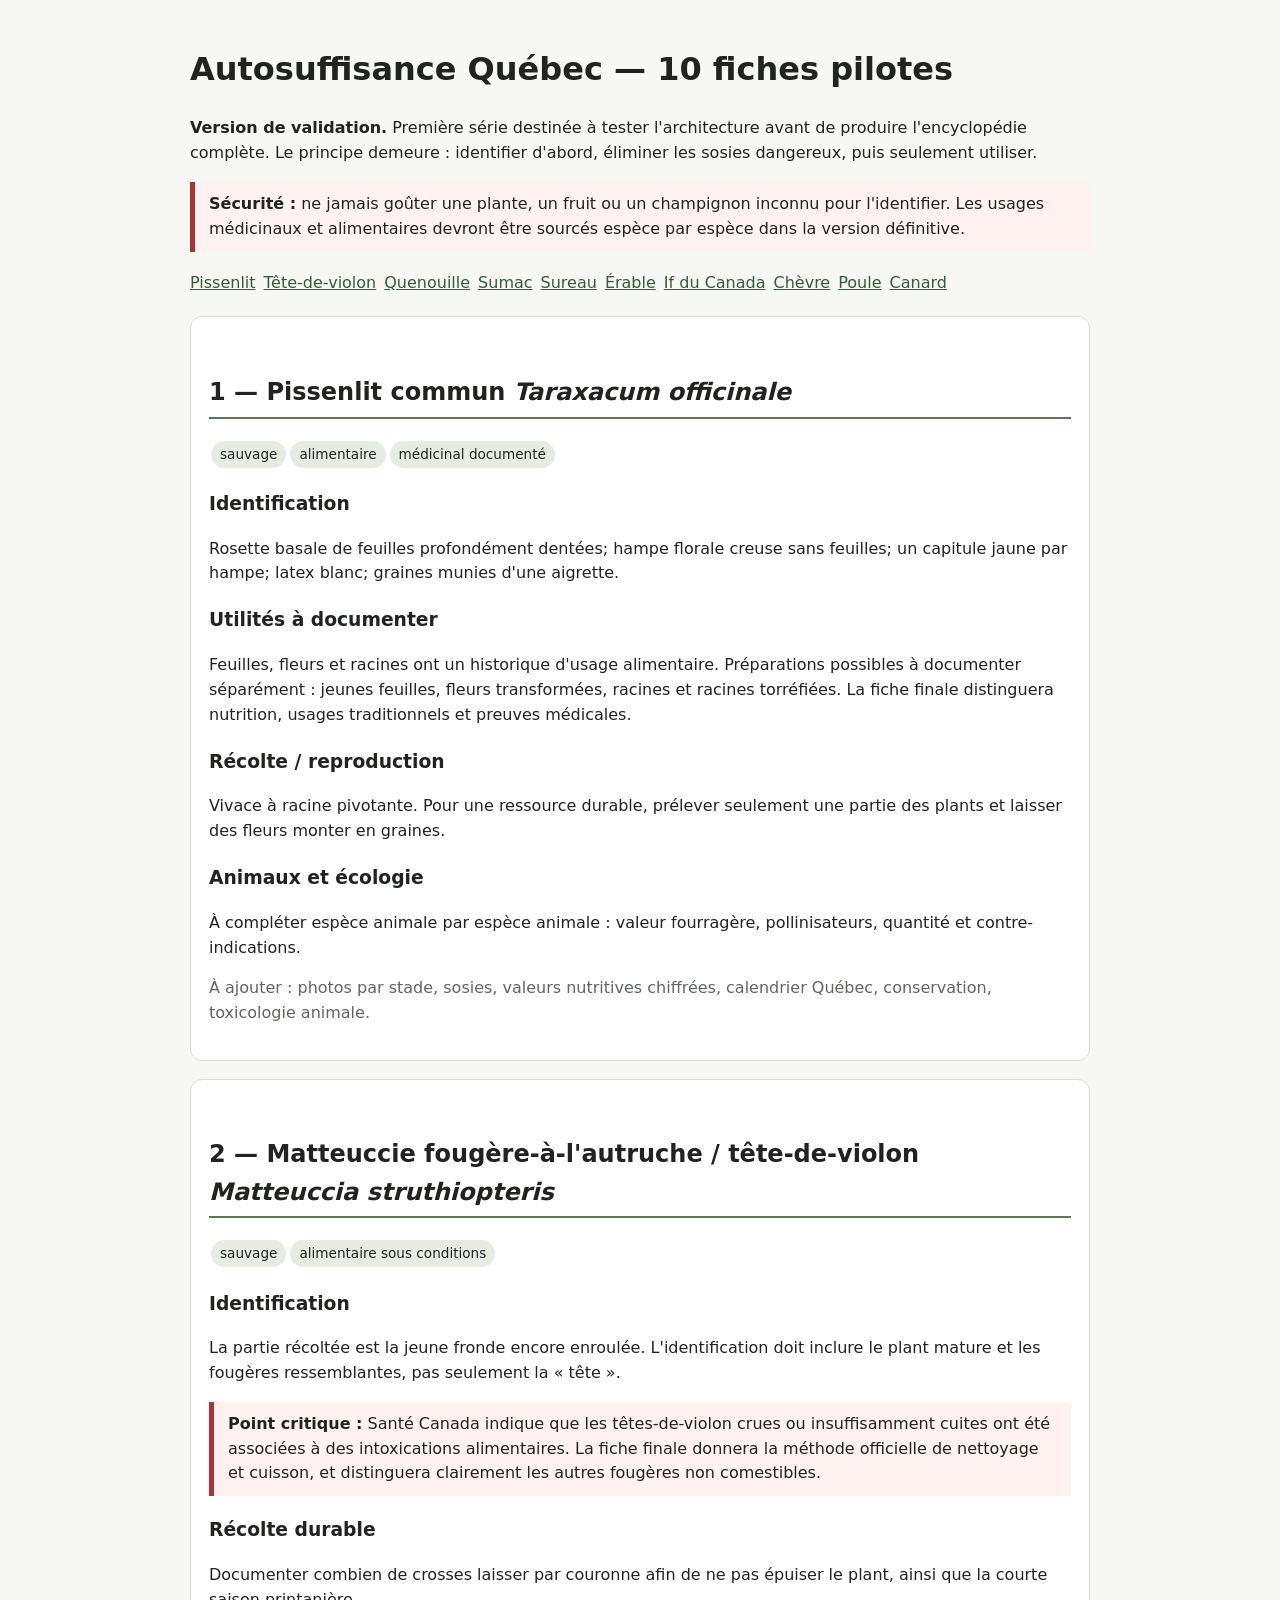
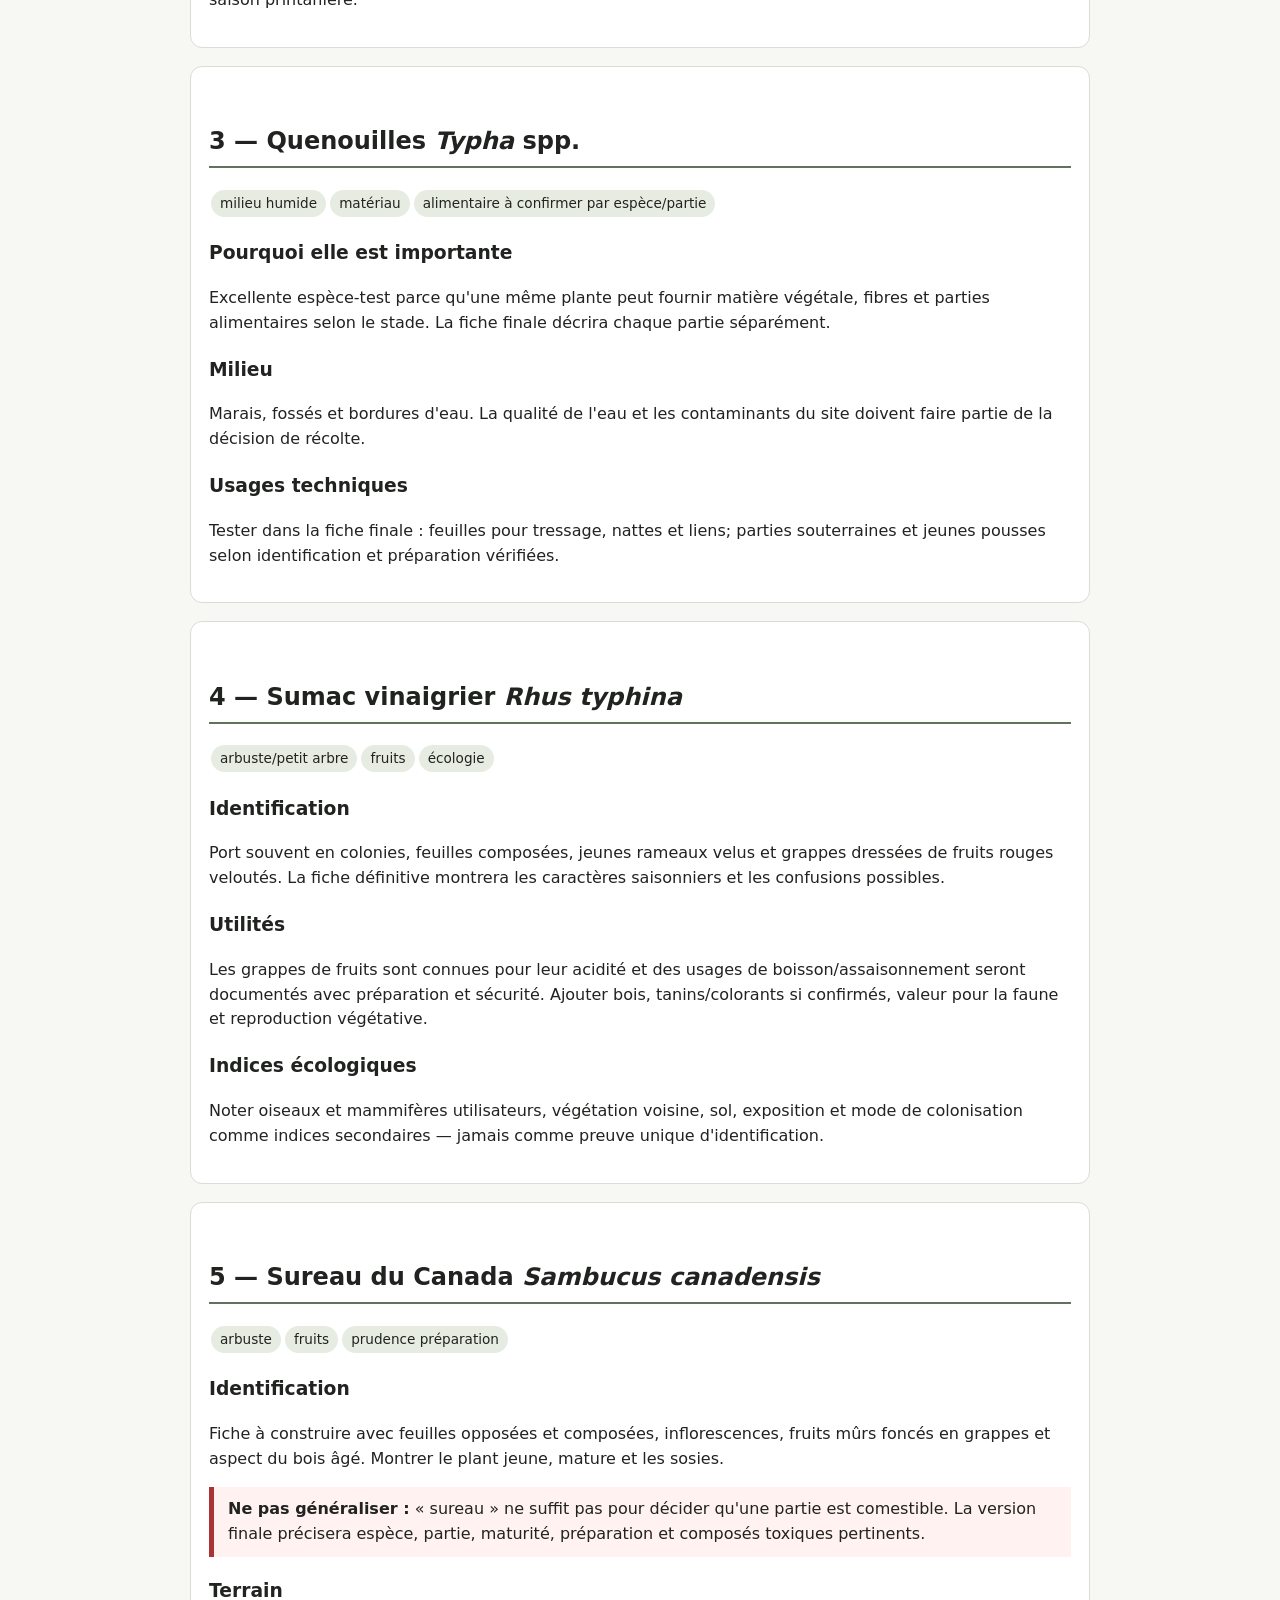
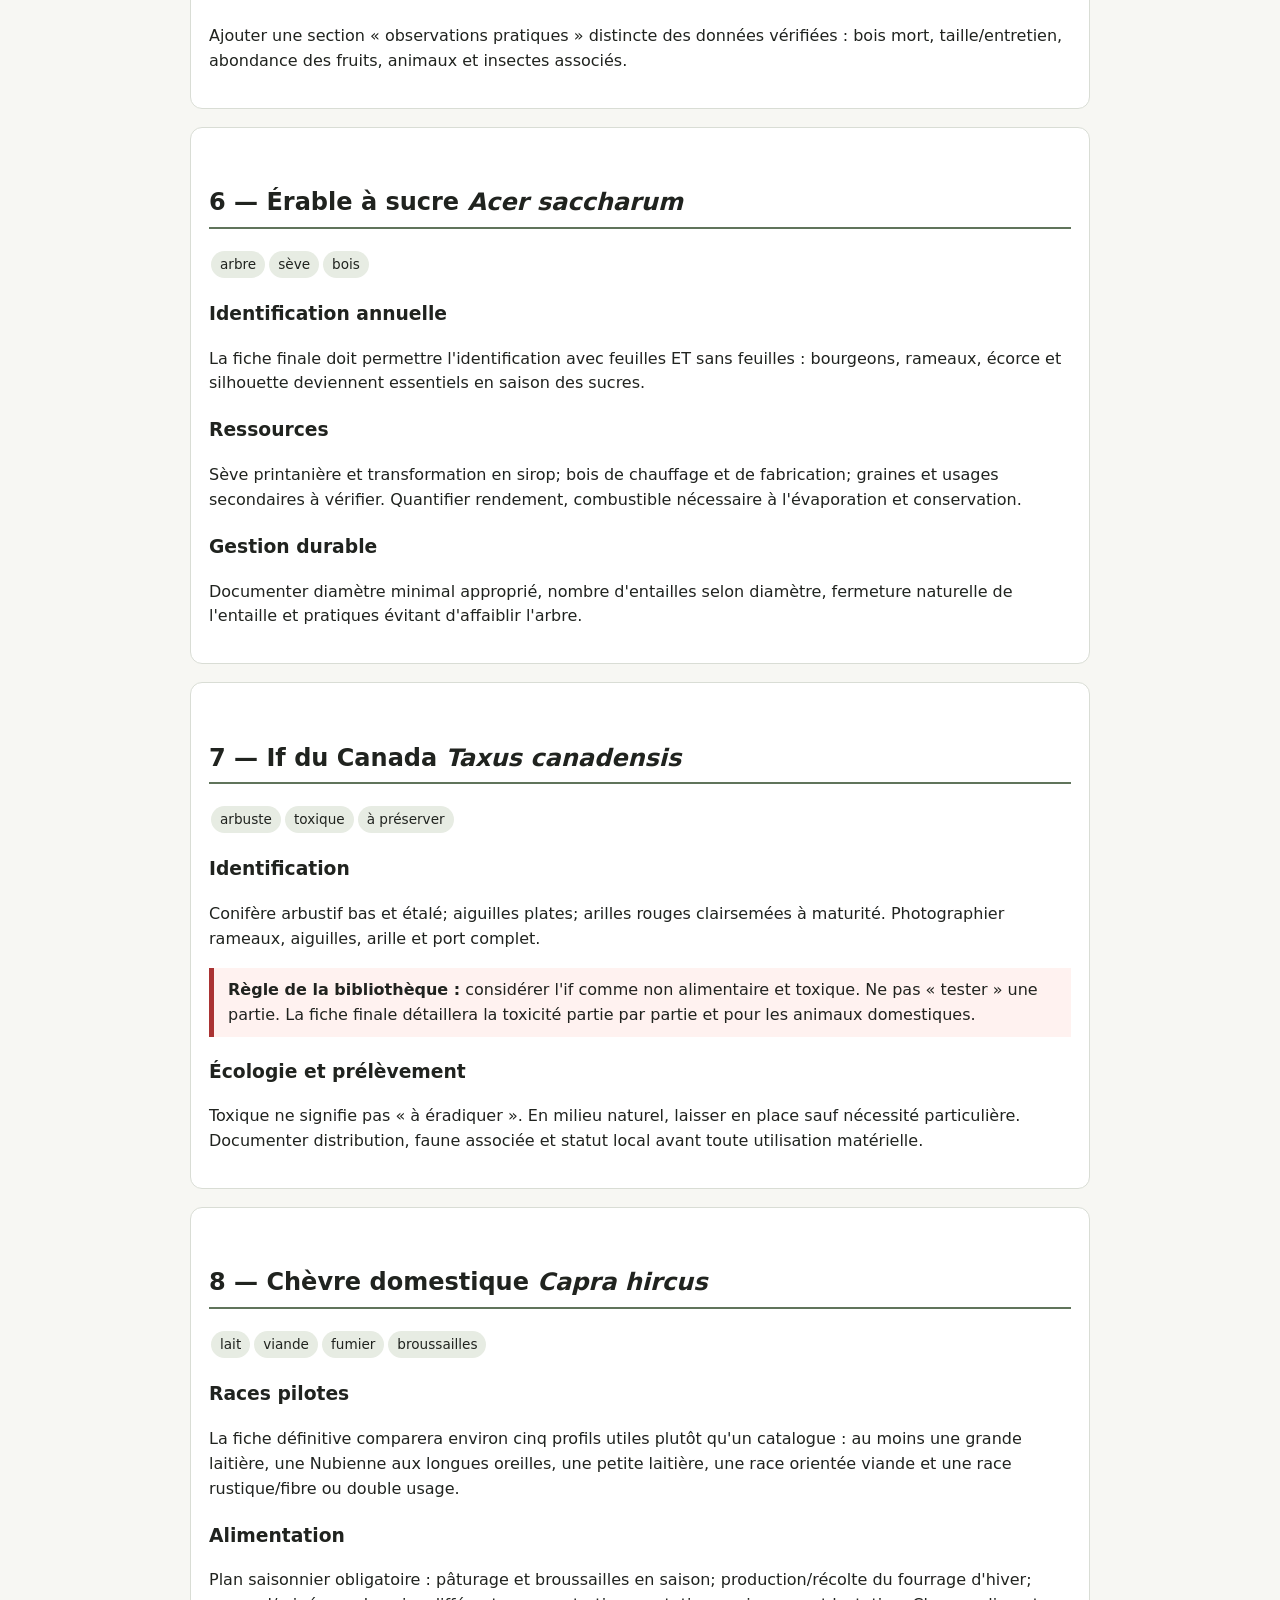
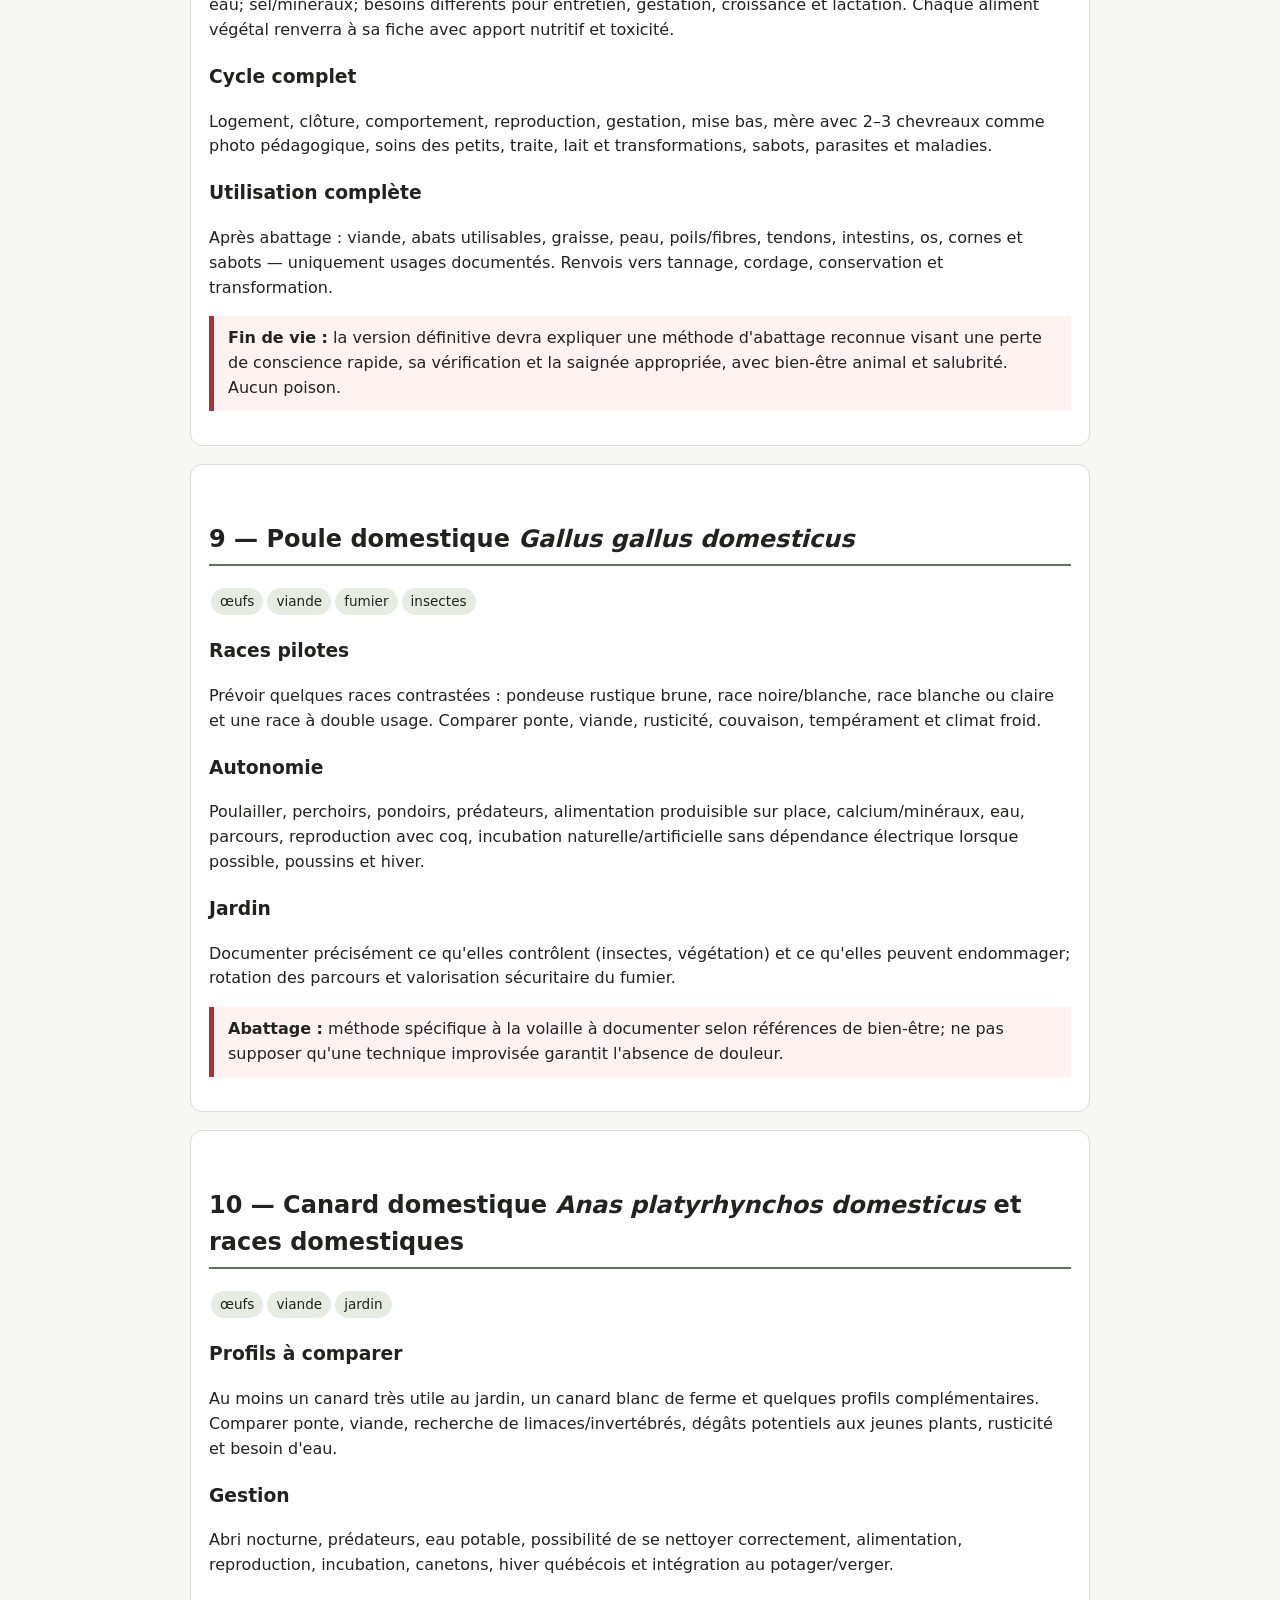
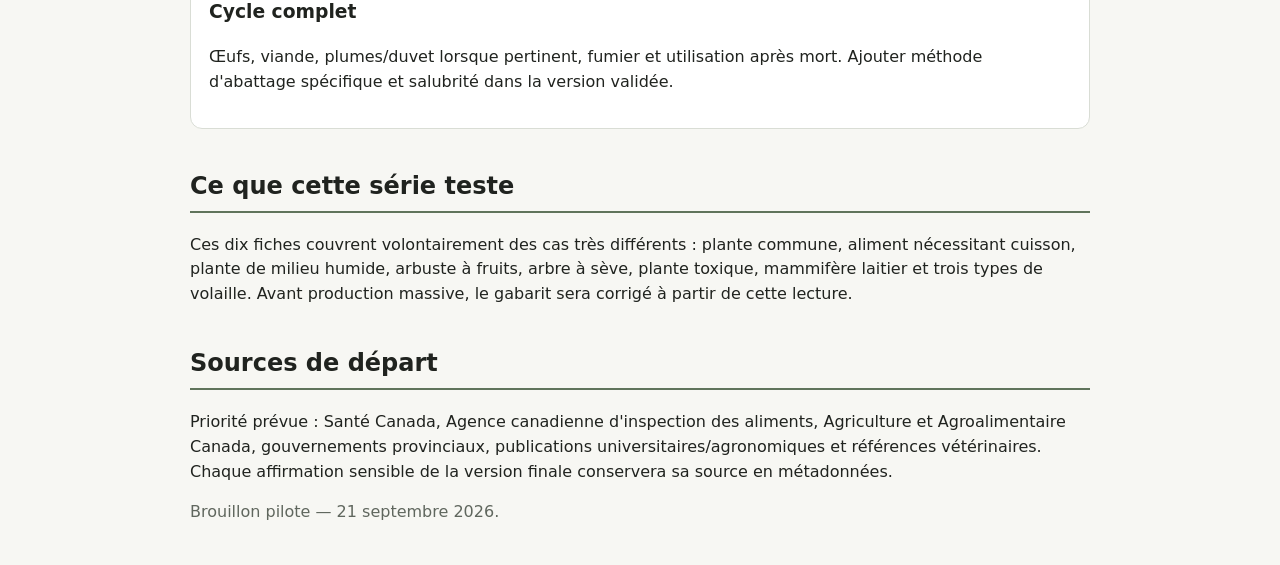
==== autosuffisance/index.html @ 0a08af70 "Add autosuffisance Quebec pilot fiches" ====
<!doctype html>
<html lang="fr-CA"><head><meta charset="utf-8"><meta name="viewport" content="width=device-width,initial-scale=1">
<title>Autosuffisance Québec — 10 fiches pilotes</title>
<style>
body{font-family:system-ui,-apple-system,Segoe UI,sans-serif;max-width:900px;margin:auto;padding:24px;line-height:1.55;background:#f7f7f3;color:#20231f}
h1{font-size:2rem}h2{margin-top:2.4rem;border-bottom:2px solid #60745b;padding-bottom:.35rem}h3{margin-top:1.2rem}
.card{background:white;border:1px solid #d9ddd5;border-radius:12px;padding:18px;margin:18px 0}
.warn{border-left:5px solid #a33;padding:10px 14px;background:#fff2f0}.ok{border-left:5px solid #477447;padding:10px 14px;background:#f1f8ef}
.tag{display:inline-block;background:#e7ece3;border-radius:999px;padding:3px 9px;margin:2px;font-size:.85rem}
small,.muted{color:#60675e}nav a{display:inline-block;margin:3px 8px 3px 0}a{color:#315d38}
</style></head><body>
<h1>Autosuffisance Québec — 10 fiches pilotes</h1>
<p><strong>Version de validation.</strong> Première série destinée à tester l'architecture avant de produire l'encyclopédie complète. Le principe demeure : identifier d'abord, éliminer les sosies dangereux, puis seulement utiliser.</p>
<p class="warn"><strong>Sécurité :</strong> ne jamais goûter une plante, un fruit ou un champignon inconnu pour l'identifier. Les usages médicinaux et alimentaires devront être sourcés espèce par espèce dans la version définitive.</p>
<nav><a href="#pissenlit">Pissenlit</a><a href="#fiddle">Tête-de-violon</a><a href="#quenouille">Quenouille</a><a href="#sumac">Sumac</a><a href="#sureau">Sureau</a><a href="#erable">Érable</a><a href="#if">If du Canada</a><a href="#chevre">Chèvre</a><a href="#poule">Poule</a><a href="#canard">Canard</a></nav>

<section class="card" id="pissenlit"><h2>1 — Pissenlit commun <em>Taraxacum officinale</em></h2>
<span class="tag">sauvage</span><span class="tag">alimentaire</span><span class="tag">médicinal documenté</span>
<h3>Identification</h3><p>Rosette basale de feuilles profondément dentées; hampe florale creuse sans feuilles; un capitule jaune par hampe; latex blanc; graines munies d'une aigrette.</p>
<h3>Utilités à documenter</h3><p>Feuilles, fleurs et racines ont un historique d'usage alimentaire. Préparations possibles à documenter séparément : jeunes feuilles, fleurs transformées, racines et racines torréfiées. La fiche finale distinguera nutrition, usages traditionnels et preuves médicales.</p>
<h3>Récolte / reproduction</h3><p>Vivace à racine pivotante. Pour une ressource durable, prélever seulement une partie des plants et laisser des fleurs monter en graines.</p>
<h3>Animaux et écologie</h3><p>À compléter espèce animale par espèce animale : valeur fourragère, pollinisateurs, quantité et contre-indications.</p>
<p class="muted">À ajouter : photos par stade, sosies, valeurs nutritives chiffrées, calendrier Québec, conservation, toxicologie animale.</p></section>

<section class="card" id="fiddle"><h2>2 — Matteuccie fougère-à-l'autruche / tête-de-violon <em>Matteuccia struthiopteris</em></h2>
<span class="tag">sauvage</span><span class="tag">alimentaire sous conditions</span>
<h3>Identification</h3><p>La partie récoltée est la jeune fronde encore enroulée. L'identification doit inclure le plant mature et les fougères ressemblantes, pas seulement la « tête ».</p>
<p class="warn"><strong>Point critique :</strong> Santé Canada indique que les têtes-de-violon crues ou insuffisamment cuites ont été associées à des intoxications alimentaires. La fiche finale donnera la méthode officielle de nettoyage et cuisson, et distinguera clairement les autres fougères non comestibles.</p>
<h3>Récolte durable</h3><p>Documenter combien de crosses laisser par couronne afin de ne pas épuiser le plant, ainsi que la courte saison printanière.</p></section>

<section class="card" id="quenouille"><h2>3 — Quenouilles <em>Typha</em> spp.</h2>
<span class="tag">milieu humide</span><span class="tag">matériau</span><span class="tag">alimentaire à confirmer par espèce/partie</span>
<h3>Pourquoi elle est importante</h3><p>Excellente espèce-test parce qu'une même plante peut fournir matière végétale, fibres et parties alimentaires selon le stade. La fiche finale décrira chaque partie séparément.</p>
<h3>Milieu</h3><p>Marais, fossés et bordures d'eau. La qualité de l'eau et les contaminants du site doivent faire partie de la décision de récolte.</p>
<h3>Usages techniques</h3><p>Tester dans la fiche finale : feuilles pour tressage, nattes et liens; parties souterraines et jeunes pousses selon identification et préparation vérifiées.</p></section>

<section class="card" id="sumac"><h2>4 — Sumac vinaigrier <em>Rhus typhina</em></h2>
<span class="tag">arbuste/petit arbre</span><span class="tag">fruits</span><span class="tag">écologie</span>
<h3>Identification</h3><p>Port souvent en colonies, feuilles composées, jeunes rameaux velus et grappes dressées de fruits rouges veloutés. La fiche définitive montrera les caractères saisonniers et les confusions possibles.</p>
<h3>Utilités</h3><p>Les grappes de fruits sont connues pour leur acidité et des usages de boisson/assaisonnement seront documentés avec préparation et sécurité. Ajouter bois, tanins/colorants si confirmés, valeur pour la faune et reproduction végétative.</p>
<h3>Indices écologiques</h3><p>Noter oiseaux et mammifères utilisateurs, végétation voisine, sol, exposition et mode de colonisation comme indices secondaires — jamais comme preuve unique d'identification.</p></section>

<section class="card" id="sureau"><h2>5 — Sureau du Canada <em>Sambucus canadensis</em></h2>
<span class="tag">arbuste</span><span class="tag">fruits</span><span class="tag">prudence préparation</span>
<h3>Identification</h3><p>Fiche à construire avec feuilles opposées et composées, inflorescences, fruits mûrs foncés en grappes et aspect du bois âgé. Montrer le plant jeune, mature et les sosies.</p>
<p class="warn"><strong>Ne pas généraliser :</strong> « sureau » ne suffit pas pour décider qu'une partie est comestible. La version finale précisera espèce, partie, maturité, préparation et composés toxiques pertinents.</p>
<h3>Terrain</h3><p>Ajouter une section « observations pratiques » distincte des données vérifiées : bois mort, taille/entretien, abondance des fruits, animaux et insectes associés.</p></section>

<section class="card" id="erable"><h2>6 — Érable à sucre <em>Acer saccharum</em></h2>
<span class="tag">arbre</span><span class="tag">sève</span><span class="tag">bois</span>
<h3>Identification annuelle</h3><p>La fiche finale doit permettre l'identification avec feuilles ET sans feuilles : bourgeons, rameaux, écorce et silhouette deviennent essentiels en saison des sucres.</p>
<h3>Ressources</h3><p>Sève printanière et transformation en sirop; bois de chauffage et de fabrication; graines et usages secondaires à vérifier. Quantifier rendement, combustible nécessaire à l'évaporation et conservation.</p>
<h3>Gestion durable</h3><p>Documenter diamètre minimal approprié, nombre d'entailles selon diamètre, fermeture naturelle de l'entaille et pratiques évitant d'affaiblir l'arbre.</p></section>

<section class="card" id="if"><h2>7 — If du Canada <em>Taxus canadensis</em></h2>
<span class="tag">arbuste</span><span class="tag">toxique</span><span class="tag">à préserver</span>
<h3>Identification</h3><p>Conifère arbustif bas et étalé; aiguilles plates; arilles rouges clairsemées à maturité. Photographier rameaux, aiguilles, arille et port complet.</p>
<p class="warn"><strong>Règle de la bibliothèque :</strong> considérer l'if comme non alimentaire et toxique. Ne pas « tester » une partie. La fiche finale détaillera la toxicité partie par partie et pour les animaux domestiques.</p>
<h3>Écologie et prélèvement</h3><p>Toxique ne signifie pas « à éradiquer ». En milieu naturel, laisser en place sauf nécessité particulière. Documenter distribution, faune associée et statut local avant toute utilisation matérielle.</p></section>

<section class="card" id="chevre"><h2>8 — Chèvre domestique <em>Capra hircus</em></h2>
<span class="tag">lait</span><span class="tag">viande</span><span class="tag">fumier</span><span class="tag">broussailles</span>
<h3>Races pilotes</h3><p>La fiche définitive comparera environ cinq profils utiles plutôt qu'un catalogue : au moins une grande laitière, une Nubienne aux longues oreilles, une petite laitière, une race orientée viande et une race rustique/fibre ou double usage.</p>
<h3>Alimentation</h3><p>Plan saisonnier obligatoire : pâturage et broussailles en saison; production/récolte du fourrage d'hiver; eau; sel/minéraux; besoins différents pour entretien, gestation, croissance et lactation. Chaque aliment végétal renverra à sa fiche avec apport nutritif et toxicité.</p>
<h3>Cycle complet</h3><p>Logement, clôture, comportement, reproduction, gestation, mise bas, mère avec 2–3 chevreaux comme photo pédagogique, soins des petits, traite, lait et transformations, sabots, parasites et maladies.</p>
<h3>Utilisation complète</h3><p>Après abattage : viande, abats utilisables, graisse, peau, poils/fibres, tendons, intestins, os, cornes et sabots — uniquement usages documentés. Renvois vers tannage, cordage, conservation et transformation.</p>
<p class="warn"><strong>Fin de vie :</strong> la version définitive devra expliquer une méthode d'abattage reconnue visant une perte de conscience rapide, sa vérification et la saignée appropriée, avec bien-être animal et salubrité. Aucun poison.</p></section>

<section class="card" id="poule"><h2>9 — Poule domestique <em>Gallus gallus domesticus</em></h2>
<span class="tag">œufs</span><span class="tag">viande</span><span class="tag">fumier</span><span class="tag">insectes</span>
<h3>Races pilotes</h3><p>Prévoir quelques races contrastées : pondeuse rustique brune, race noire/blanche, race blanche ou claire et une race à double usage. Comparer ponte, viande, rusticité, couvaison, tempérament et climat froid.</p>
<h3>Autonomie</h3><p>Poulailler, perchoirs, pondoirs, prédateurs, alimentation produisible sur place, calcium/minéraux, eau, parcours, reproduction avec coq, incubation naturelle/artificielle sans dépendance électrique lorsque possible, poussins et hiver.</p>
<h3>Jardin</h3><p>Documenter précisément ce qu'elles contrôlent (insectes, végétation) et ce qu'elles peuvent endommager; rotation des parcours et valorisation sécuritaire du fumier.</p>
<p class="warn"><strong>Abattage :</strong> méthode spécifique à la volaille à documenter selon références de bien-être; ne pas supposer qu'une technique improvisée garantit l'absence de douleur.</p></section>

<section class="card" id="canard"><h2>10 — Canard domestique <em>Anas platyrhynchos domesticus</em> et races domestiques</h2>
<span class="tag">œufs</span><span class="tag">viande</span><span class="tag">jardin</span>
<h3>Profils à comparer</h3><p>Au moins un canard très utile au jardin, un canard blanc de ferme et quelques profils complémentaires. Comparer ponte, viande, recherche de limaces/invertébrés, dégâts potentiels aux jeunes plants, rusticité et besoin d'eau.</p>
<h3>Gestion</h3><p>Abri nocturne, prédateurs, eau potable, possibilité de se nettoyer correctement, alimentation, reproduction, incubation, canetons, hiver québécois et intégration au potager/verger.</p>
<h3>Cycle complet</h3><p>Œufs, viande, plumes/duvet lorsque pertinent, fumier et utilisation après mort. Ajouter méthode d'abattage spécifique et salubrité dans la version validée.</p></section>

<h2>Ce que cette série teste</h2>
<p>Ces dix fiches couvrent volontairement des cas très différents : plante commune, aliment nécessitant cuisson, plante de milieu humide, arbuste à fruits, arbre à sève, plante toxique, mammifère laitier et trois types de volaille. Avant production massive, le gabarit sera corrigé à partir de cette lecture.</p>
<h2>Sources de départ</h2>
<p>Priorité prévue : Santé Canada, Agence canadienne d'inspection des aliments, Agriculture et Agroalimentaire Canada, gouvernements provinciaux, publications universitaires/agronomiques et références vétérinaires. Chaque affirmation sensible de la version finale conservera sa source en métadonnées.</p>
<p class="muted">Brouillon pilote — 21 septembre 2026.</p>
</body></html>
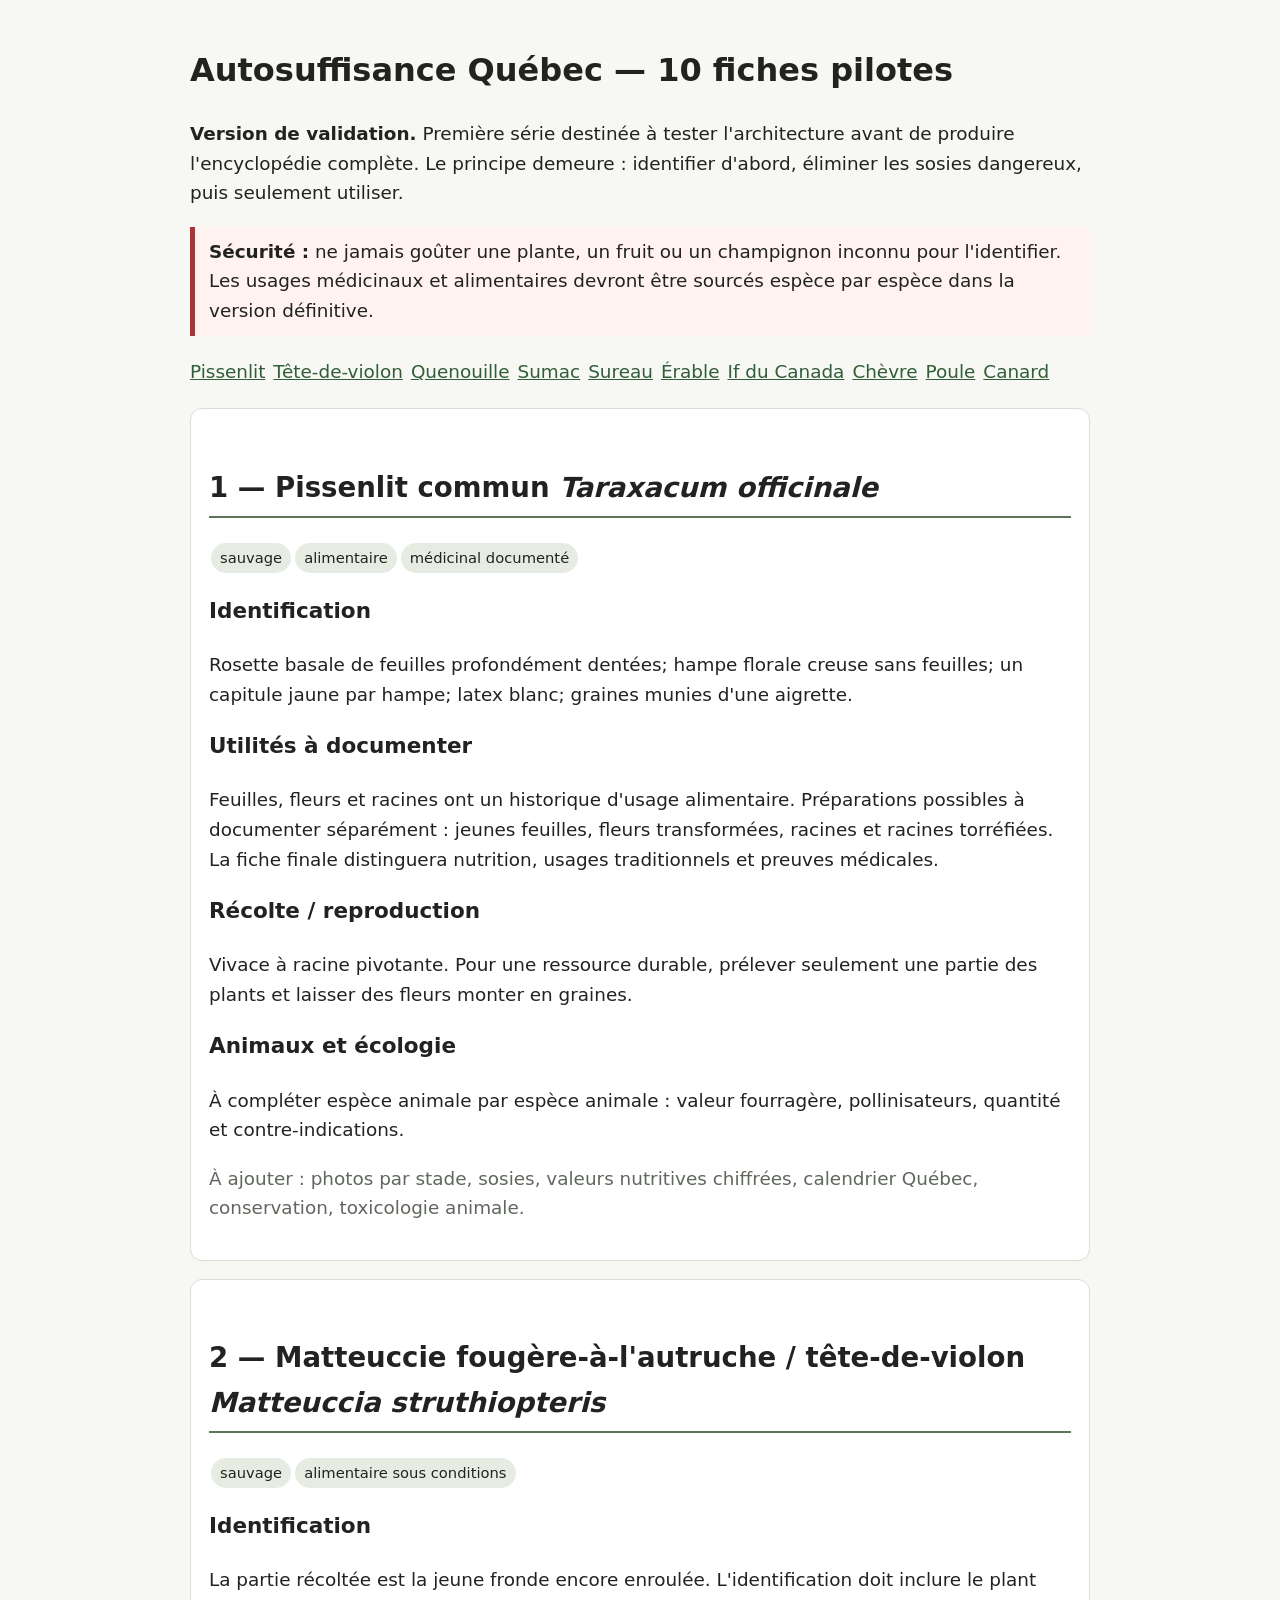
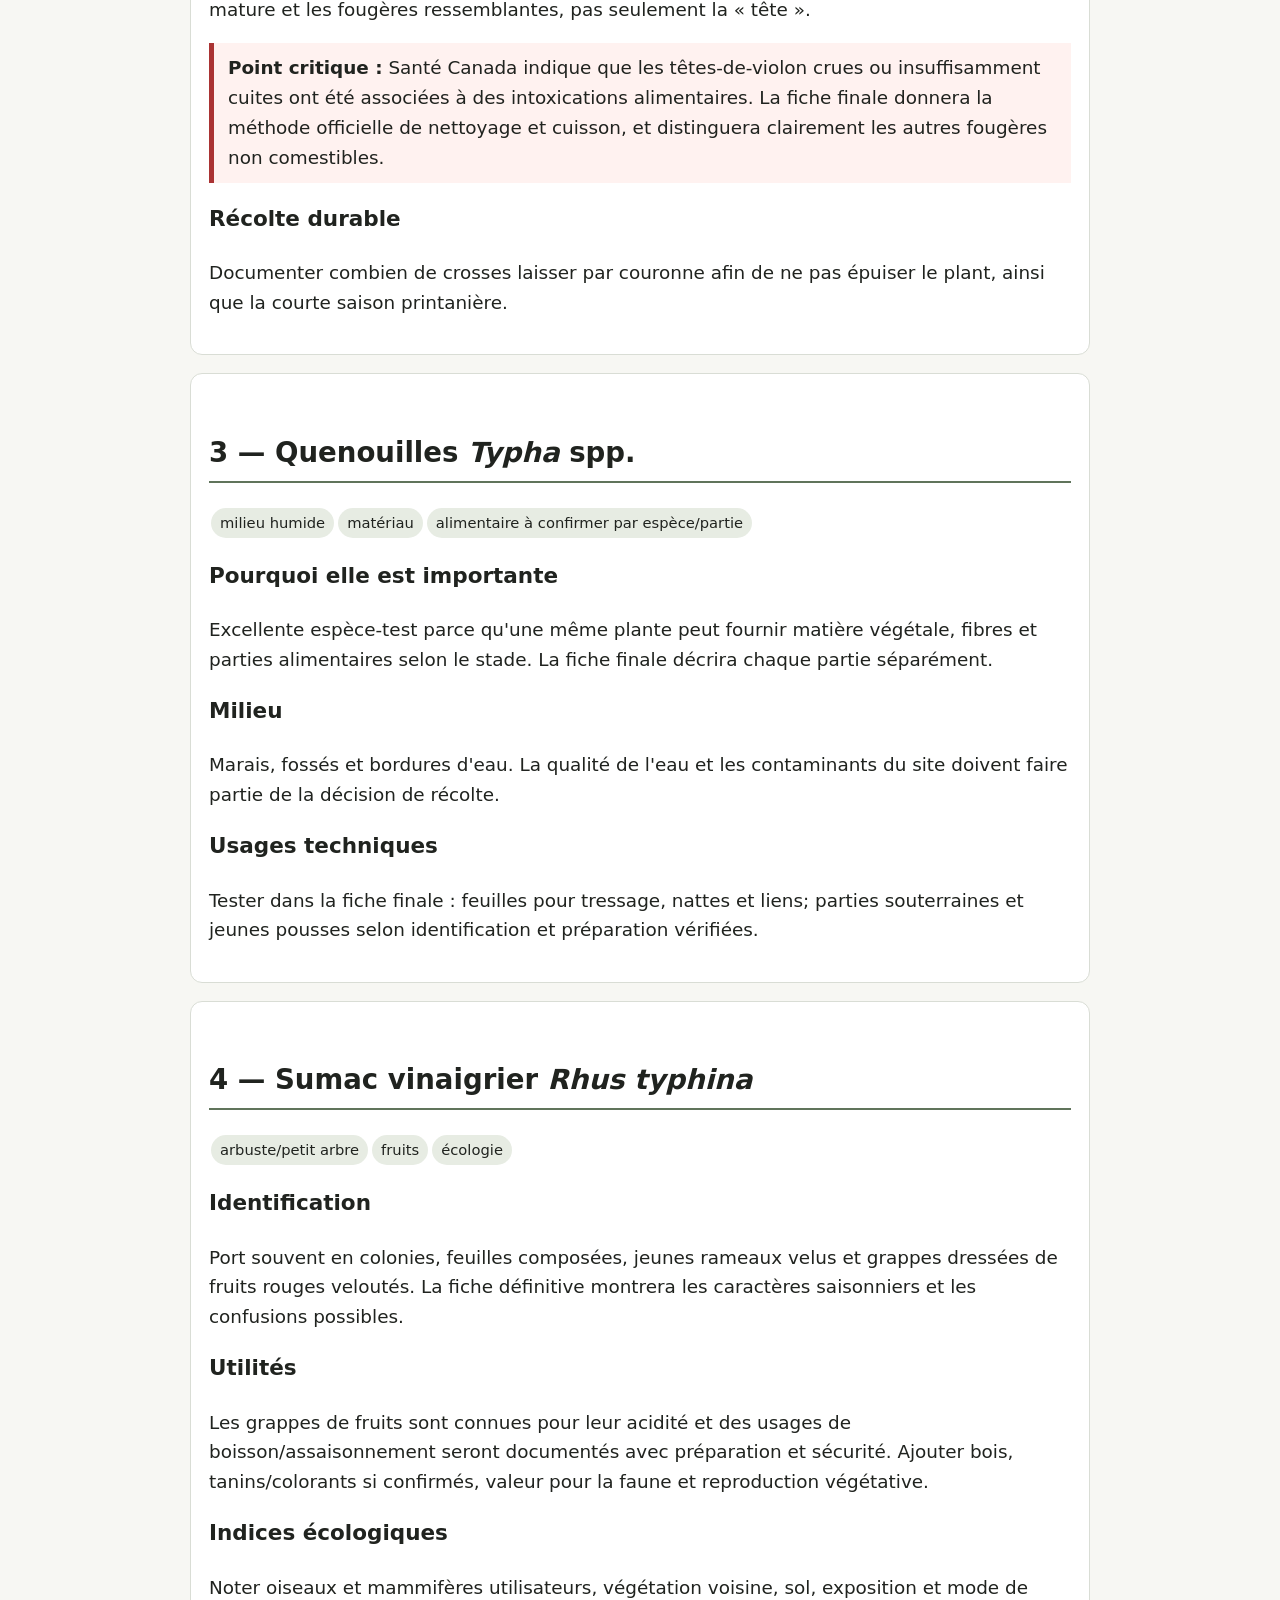
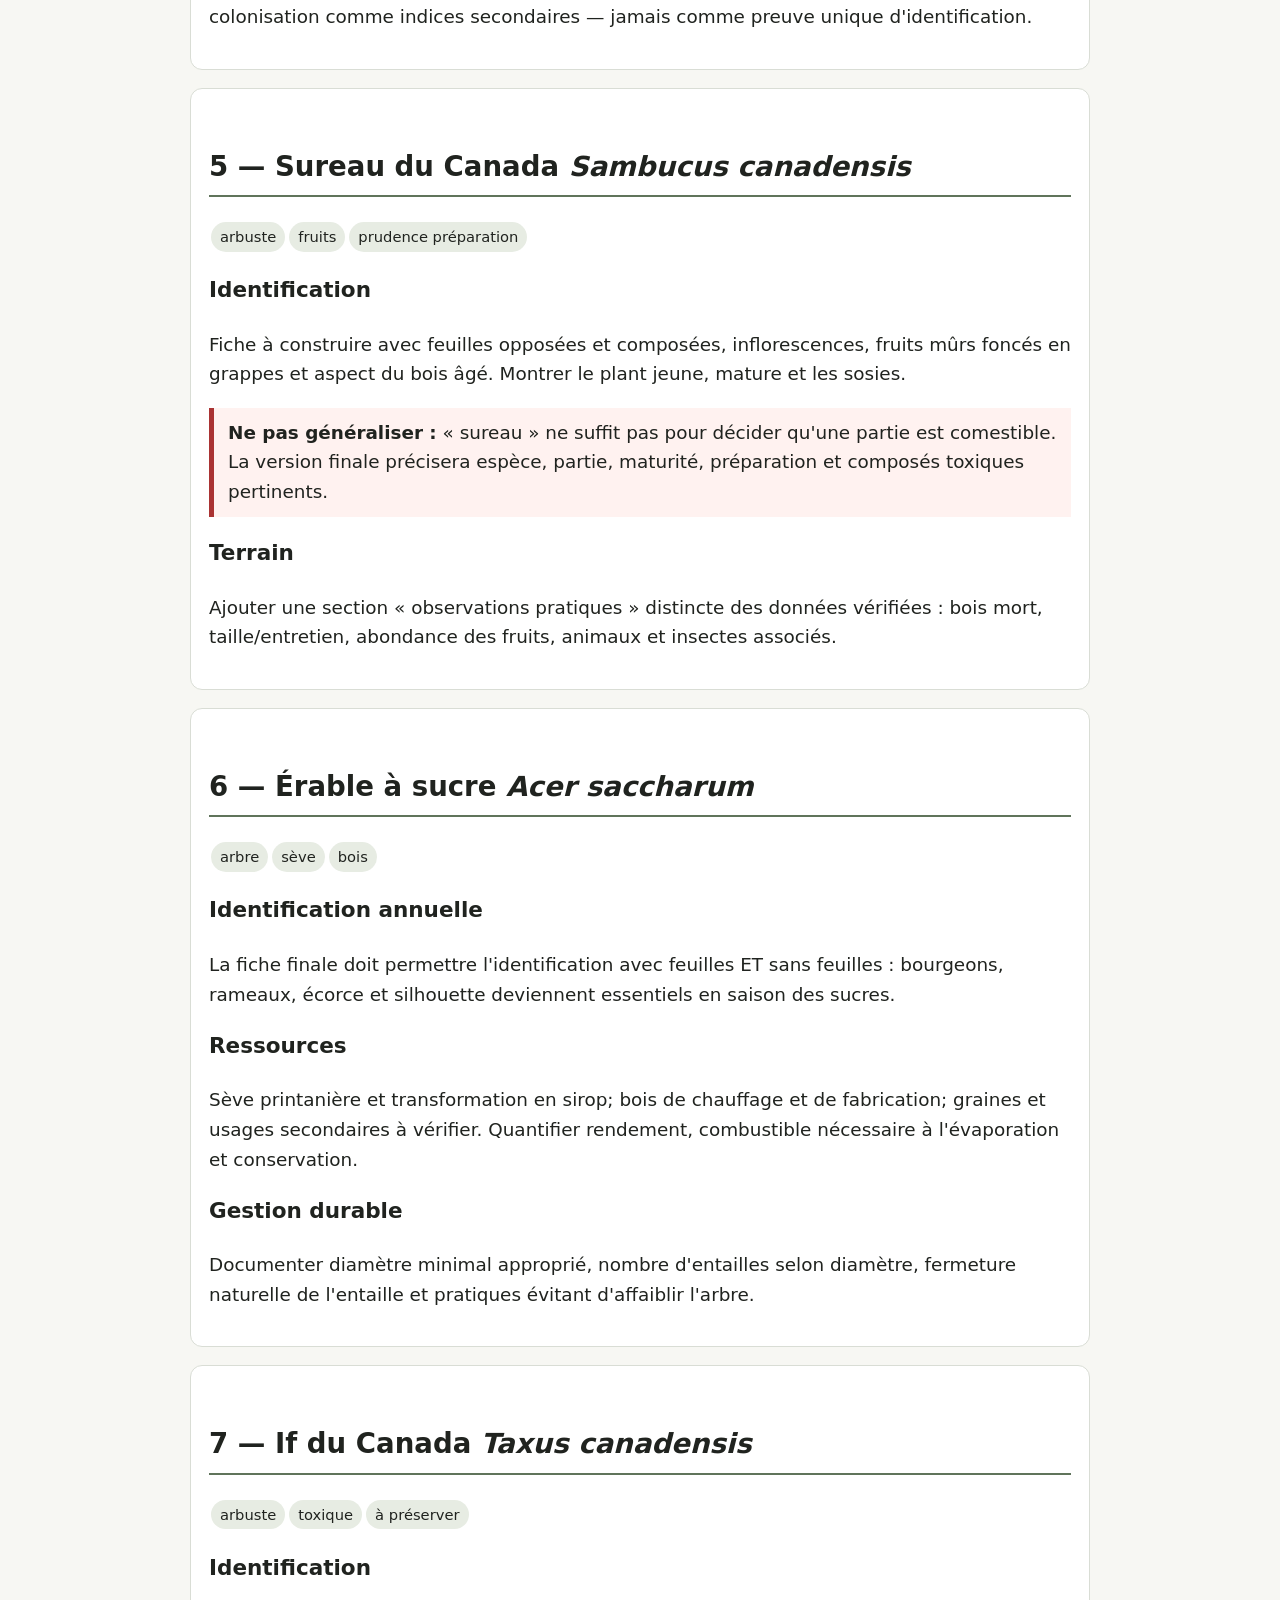
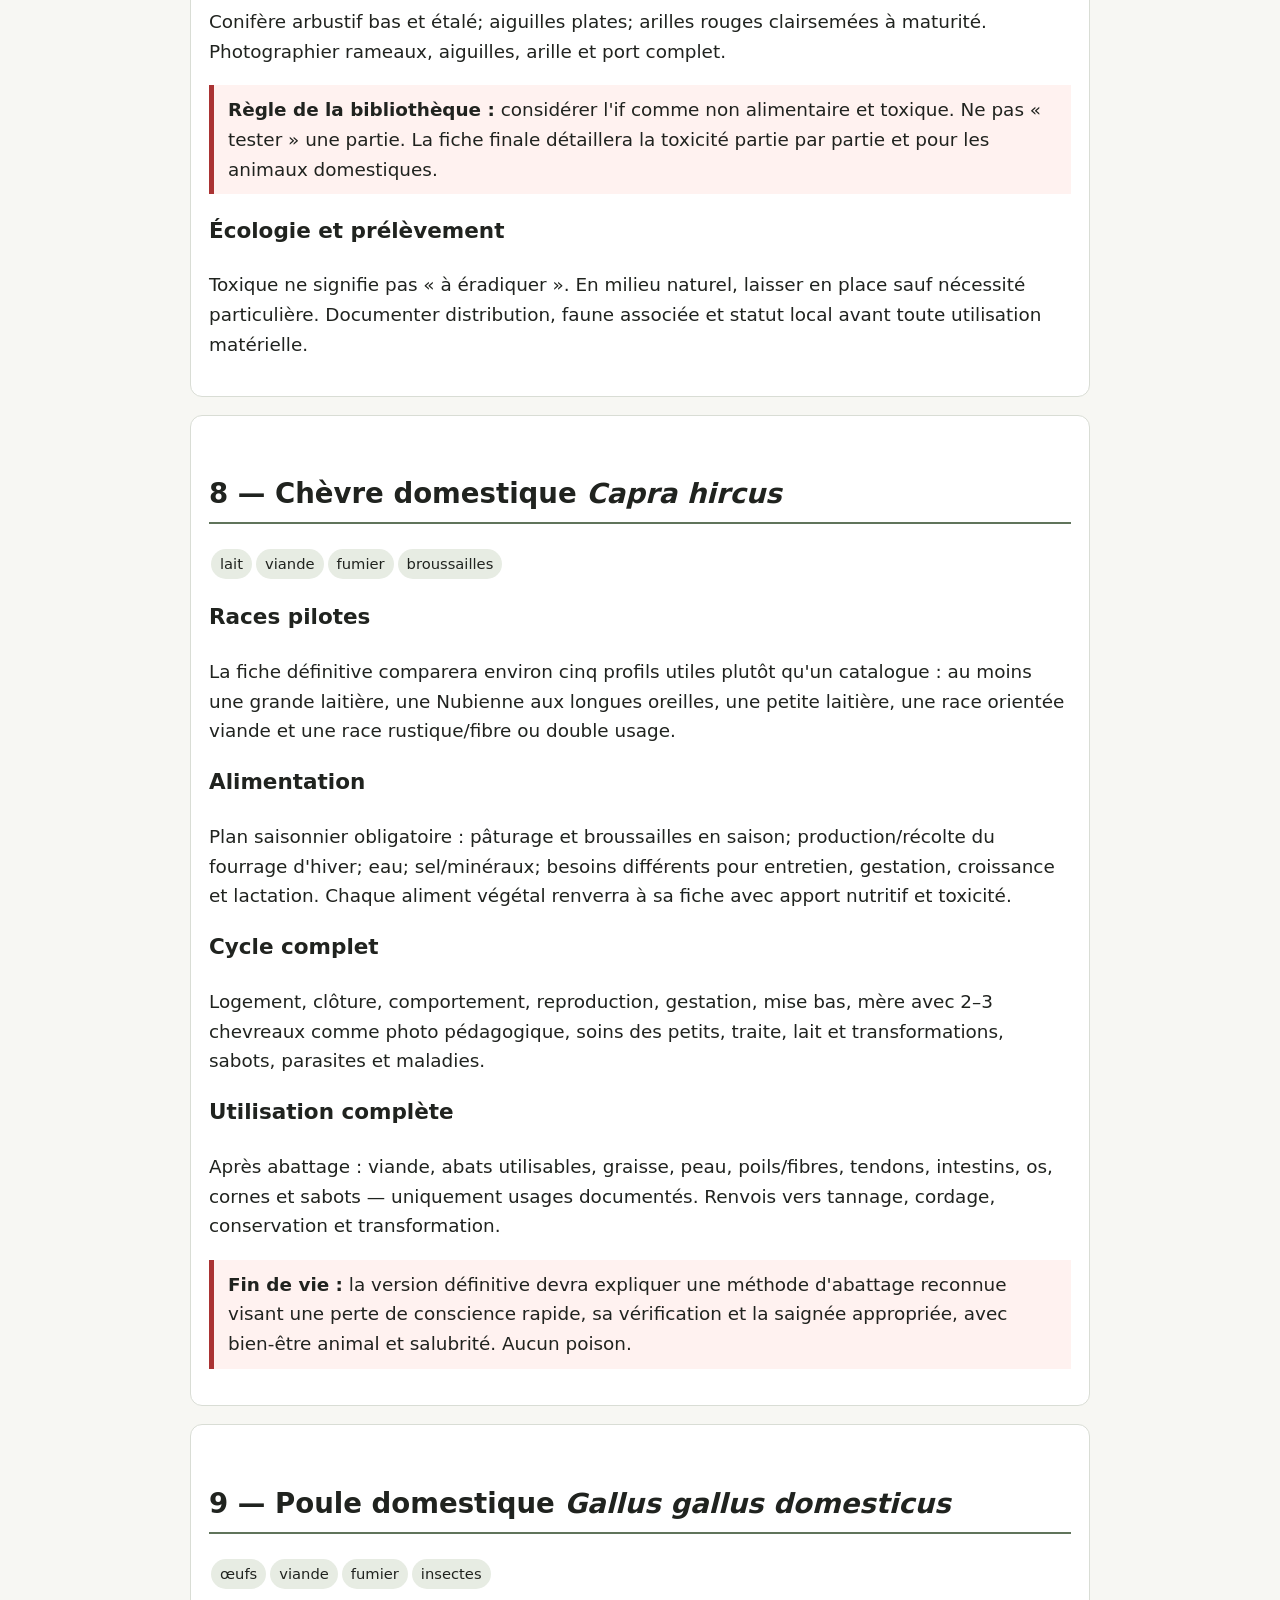
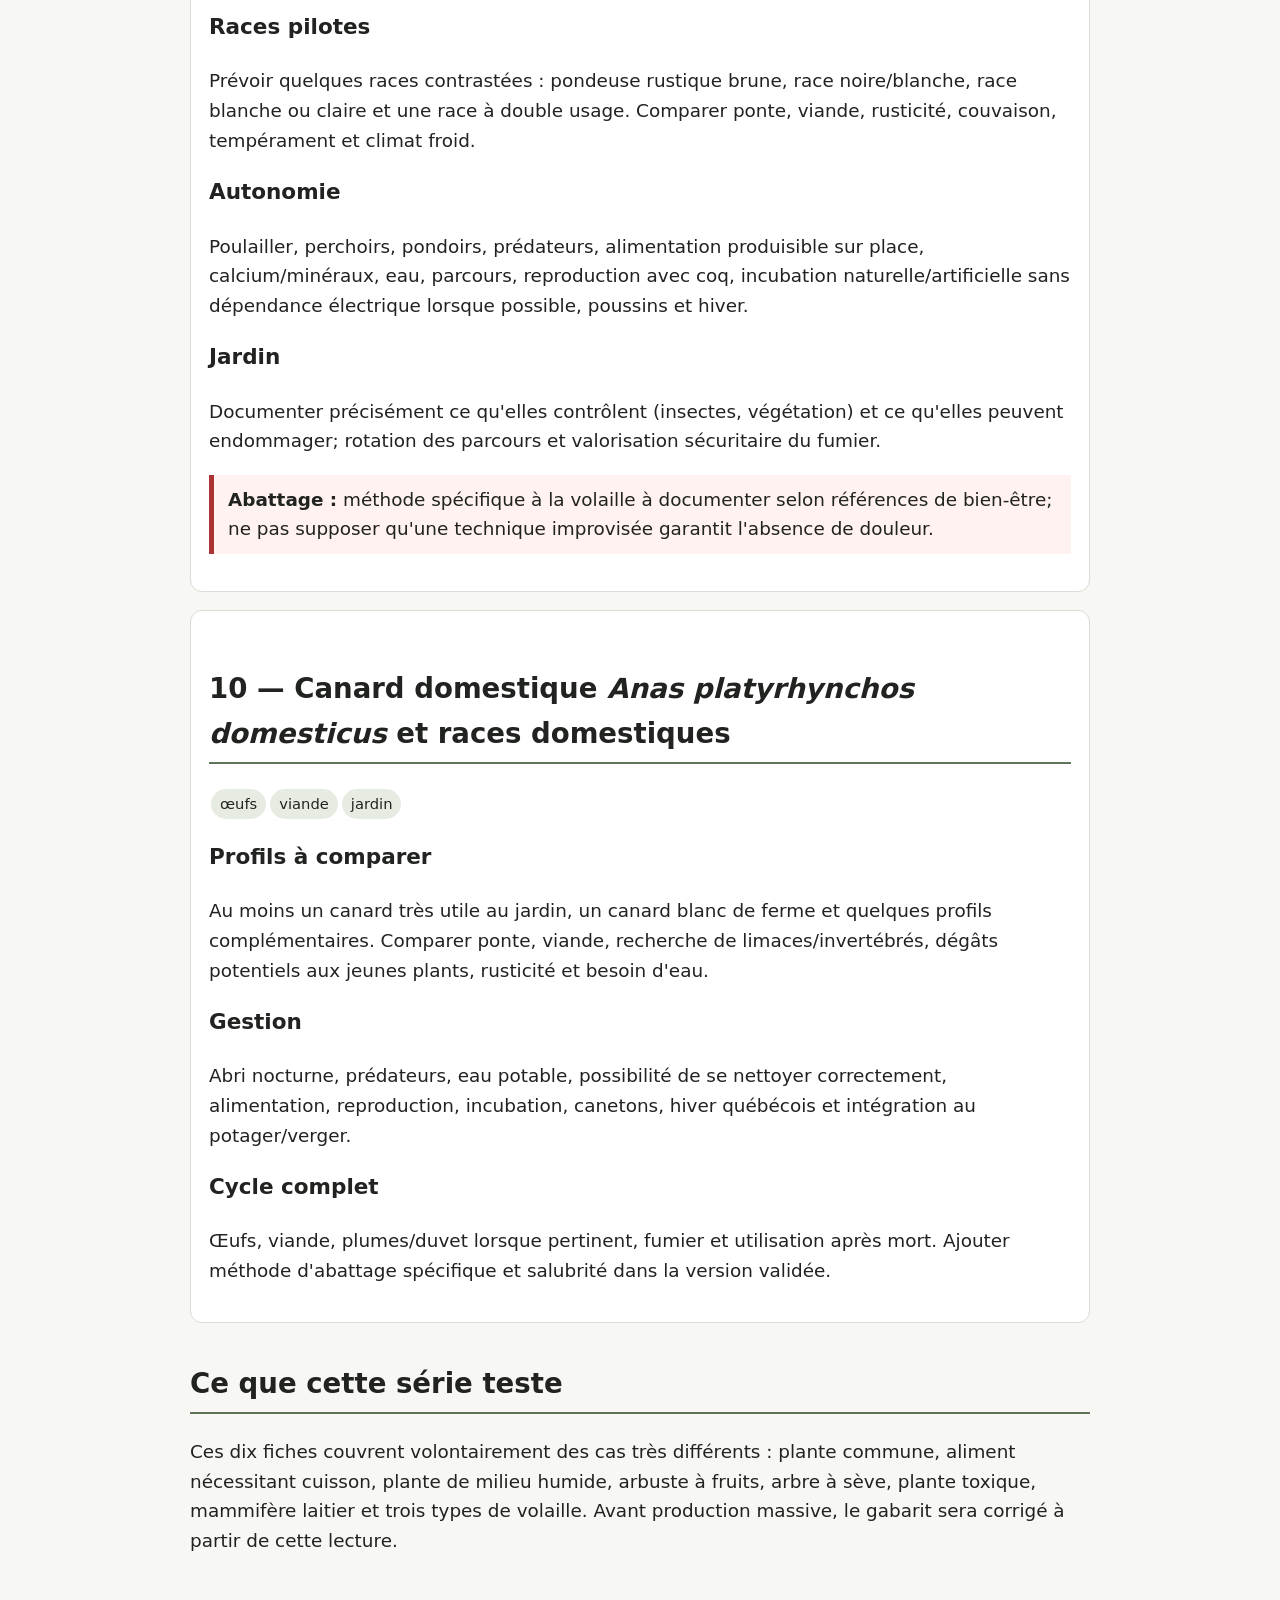
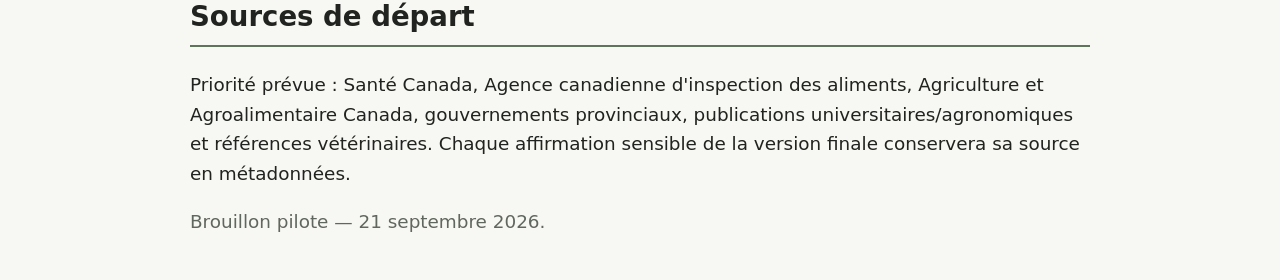
==== commit 1a72649e: "Increase autosuffisance reading size" ====
--- a/autosuffisance/index.html
+++ b/autosuffisance/index.html
@@ -2,11 +2,11 @@
 <html lang="fr-CA"><head><meta charset="utf-8"><meta name="viewport" content="width=device-width,initial-scale=1">
 <title>Autosuffisance Québec — 10 fiches pilotes</title>
 <style>
-body{font-family:system-ui,-apple-system,Segoe UI,sans-serif;max-width:900px;margin:auto;padding:24px;line-height:1.55;background:#f7f7f3;color:#20231f}
+body{font-family:system-ui,-apple-system,Segoe UI,sans-serif;max-width:900px;margin:auto;padding:24px;font-size:1.15rem;line-height:1.62;background:#f7f7f3;color:#20231f}
 h1{font-size:2rem}h2{margin-top:2.4rem;border-bottom:2px solid #60745b;padding-bottom:.35rem}h3{margin-top:1.2rem}
 .card{background:white;border:1px solid #d9ddd5;border-radius:12px;padding:18px;margin:18px 0}
 .warn{border-left:5px solid #a33;padding:10px 14px;background:#fff2f0}.ok{border-left:5px solid #477447;padding:10px 14px;background:#f1f8ef}
-.tag{display:inline-block;background:#e7ece3;border-radius:999px;padding:3px 9px;margin:2px;font-size:.85rem}
+.tag{display:inline-block;background:#e7ece3;border-radius:999px;padding:3px 9px;margin:2px;font-size:.92rem}
 small,.muted{color:#60675e}nav a{display:inline-block;margin:3px 8px 3px 0}a{color:#315d38}
 </style></head><body>
 <h1>Autosuffisance Québec — 10 fiches pilotes</h1>
